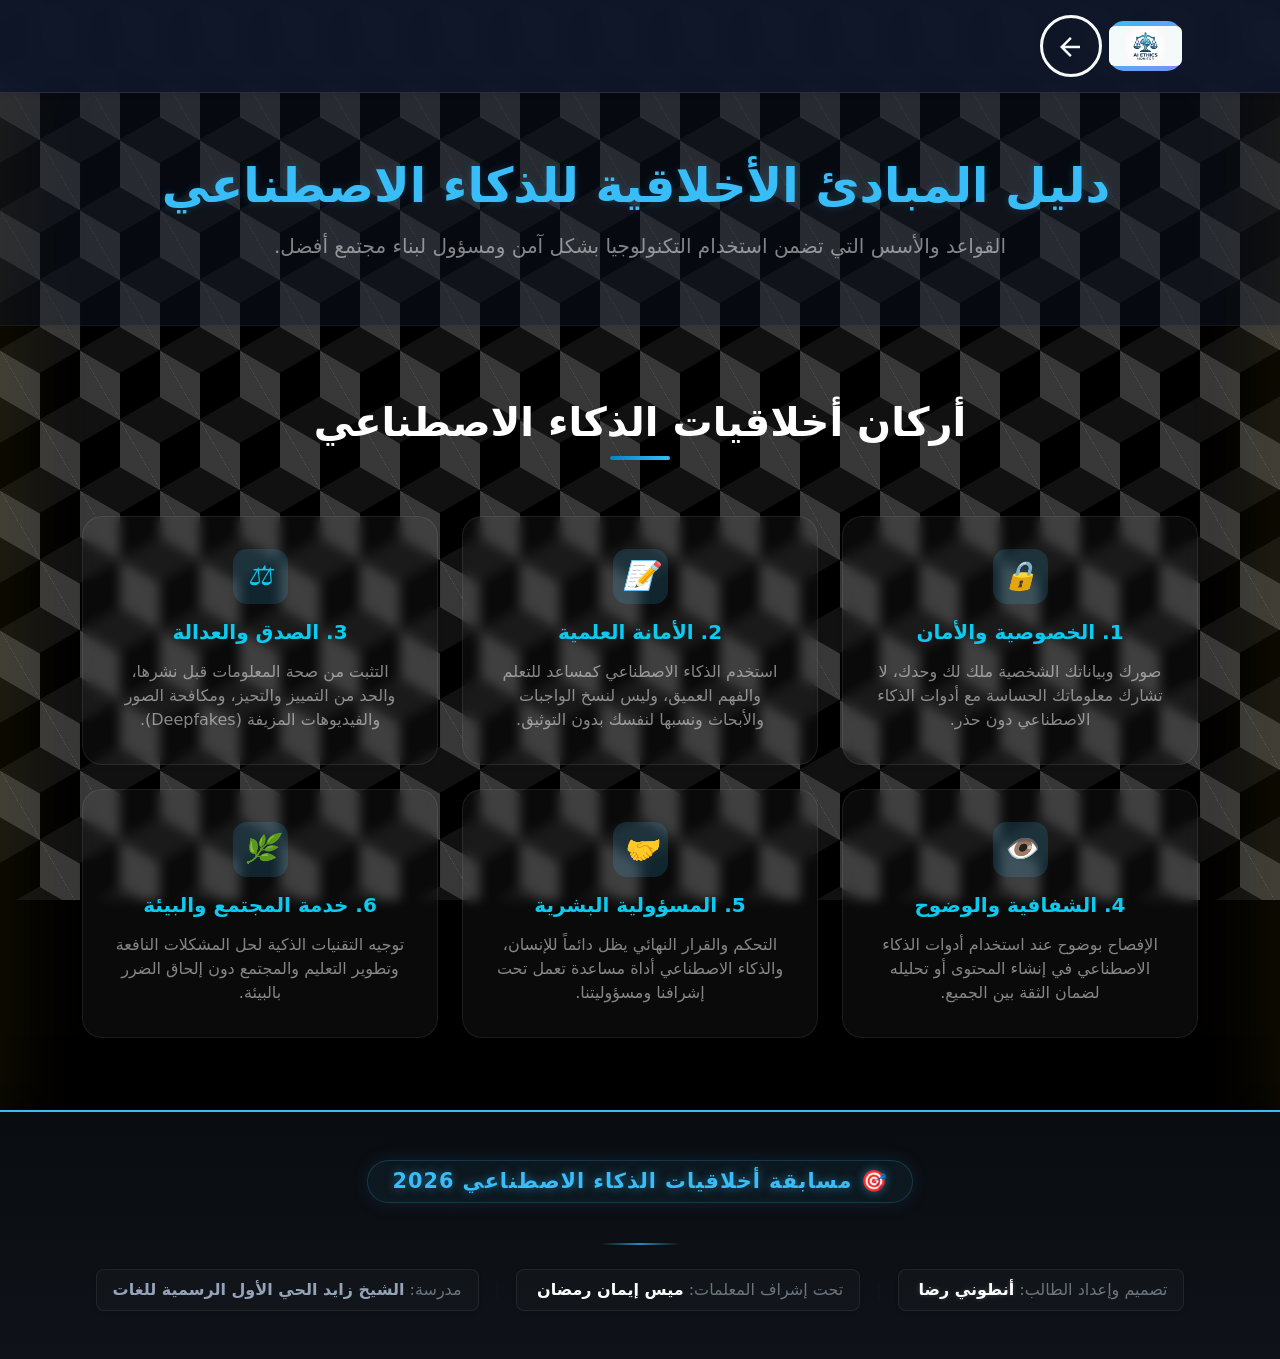
==== principles.html @ 088524da "Add files via upload" ====
<!DOCTYPE html>
<html lang="ar" dir="rtl">
<head>
    <meta charset="UTF-8">
    <meta name="viewport" content="width=device-width, initial-scale=1.0">
    <title>مسابقة أخلاقيات الذكاء الاصطناعي - ذكاء بأخلاق</title>
    <!-- Bootstrap CSS -->
    <link rel="stylesheet" href="css/bootstrap.min.css">
    <!-- Font Awesome لإظهار الأيقونات -->
    <link rel="stylesheet" href="https://cloudflare.com">
    <!-- Custom Style الملف الخارجي -->
    <link rel="stylesheet" href="style.css">
    <style>
        /* 1. إعدادات الخطوط والخلفية الهندسية الأساسية */
body {
    font-family: 'Cairo', system-ui, -apple-system, sans-serif;
    color: #f8fafc; /* لون الخط الأساسي فاتح ليناسب المظهر الداكن */
    overflow-x: hidden;
    width: 100%;
    min-height: 100vh;
    
    /* كود الخلفية الهندسية الخاص بك بعد دمج لون الخلفية السوداء مباشرة */
    background: 
      linear-gradient(30deg, #111111 12%, transparent 12.5%, transparent 87%, #111111 87.5%, #111111),
      linear-gradient(150deg, #111111 12%, transparent 12.5%, transparent 87%, #111111 87.5%, #111111),
      linear-gradient(30deg, #111111 12%, transparent 12.5%, transparent 87%, #111111 87.5%, #111111),
      linear-gradient(150deg, #111111 12%, transparent 12.5%, transparent 87%, #111111 87.5%, #111111),
      linear-gradient(60deg, #77777777 25%, transparent 25.5%, transparent 75%, #77777777 75%, #77777777),
      linear-gradient(60deg, #77777777 25%, transparent 25.5%, transparent 75%, #77777777 75%, #77777777),
      #000000;
      
    background-position: 0 0, 0 0, 40px 70px, 40px 70px, 0 0, 40px 70px;
    background-size: 80px 140px;
    background-attachment: fixed; /* تثبيت النقوش أثناء التمرير لعمق احترافي */
    box-shadow: inset 0 0 100px rgba(255, 215, 0, 0.1);
}

/* 2. تأثير الكروت الزجاجية الشفافة (Glassmorphism) */
.custom-card {
    background: rgba(255, 255, 255, 0.04) !important;
    border: 1px solid rgba(255, 255, 255, 0.08) !important;
    backdrop-filter: blur(6px);
    -webkit-backdrop-filter: blur(6px);
    color: #ffffff !important;
}

/* حركة الكروت عند مرور الماوس عليها */
.card-hover {
    transition: transform 0.3s ease, box-shadow 0.3s ease;
}

.card-hover:hover {
    transform: translateY(-6px);
    box-shadow: 0 12px 24px rgba(56, 189, 248, 0.25) !important; /* توهج أزرق نيون متناسق مع الفوتر */
}

/* صندوق الأيقونة داخل الكارت */
.icon-box {
    width: 55px;
    height: 55px;
    border-radius: 14px;
    background-color: rgba(56, 189, 248, 0.15);
    display: flex;
    align-items: center;
    justify-content: center;
}

/* 3. تنسيقات زر العودة للرئيسية المتطور الخاص بك */
.styled-wrapper .button {
    display: block;
    position: relative;
    width: 76px;
    height: 76px;
    margin: 0;
    overflow: hidden;
    outline: none;
    background-color: transparent;
    cursor: pointer;
    border: 0;
}

.styled-wrapper .button:before {
    content: "";
    position: absolute;
    border-radius: 50%;
    inset: 7px;
    border: 3px solid #f8fafc;
    transition: opacity 0.4s cubic-bezier(0.77, 0, 0.175, 1) 80ms, transform 0.5s cubic-bezier(0.455, 0.03, 0.515, 0.955) 80ms;
}

.styled-wrapper .button:after {
    content: "";
    position: absolute;
    border-radius: 50%;
    inset: 7px;
    border: 4px solid #38bdf8;
    transform: scale(1.3);
    transition: opacity 0.4s cubic-bezier(0.165, 0.84, 0.44, 1), transform 0.5s cubic-bezier(0.25, 0.46, 0.45, 0.94);
    opacity: 0;
}

.styled-wrapper .button:hover:before,
.styled-wrapper .button:focus:before {
    opacity: 0;
    transform: scale(0.7);
}

.styled-wrapper .button:hover:after,
.styled-wrapper .button:focus:after {
    opacity: 1;
    transform: scale(1);
    transition: opacity 0.4s cubic-bezier(0.77, 0, 0.175, 1) 80ms, transform 0.5s cubic-bezier(0.455, 0.03, 0.515, 0.955) 80ms;
}

.styled-wrapper .button-box {
    display: flex;
    position: absolute;
    top: 0;
    left: 0;
}

.styled-wrapper .button-elem {
    display: block;
    width: 30px;
    height: 30px;
    margin: 24px 18px 0 22px;
    transform: rotate(360deg);
}

.styled-wrapper .button-elem svg {
    fill: #f8fafc !important; /* لون السهم أبيض */
}

.styled-wrapper .button:hover .button-box,
.styled-wrapper .button:focus .button-box {
    transition: 0.4s;
    transform: translateX(-69px);
}

/* 4. تأثير الكتاب التفاعلي ثلاثي الأبعاد (.book) الخاص بك */
.book {
    position: relative;
    border-radius: 10px;
    width: 220px;
    height: 300px;
    background-color: #1e293b;
    box-shadow: 1px 1px 12px #000;
    transform: preserve-3d;
    perspective: 2000px;
    display: flex;
    align-items: center;
    justify-content: center;
    color: #fff;
}

.cover {
    top: 0;
    position: absolute;
    background-color: #334155;
    width: 100%;
    height: 100%;
    border-radius: 10px;
    cursor: pointer;
    transition: all 0.5s;
    transform-origin: 0;
    box-shadow: 1px 1px 12px #000;
    display: flex;
    align-items: center;
    justify-content: center;
}

.book:hover .cover {
    transform: rotatey(-80deg);
}

    </style>
</head>
<body>

    <!-- Navbar -->
    <nav class="navbar navbar-expand-lg navbar-dark bg-dark shadow-sm sticky-top">
        <div class="container text-right">
            <a class="navbar-brand fw-bold d-flex align-items-center gap-2" href="#">
                <img src="img/1dabd346-ee70-464e-b8fa-806f057bb779.jpeg" alt="شعار ذكاء بأخلاق" height="40" class="d-inline-block align-text-top rounded">
            </a>
            
            <!-- زر العودة المطور تفاعلياً -->
            <a class="styled-wrapper ms-auto" href="index.html" title="العودة للرئيسية">
                <button class="button">
                    <div class="button-box">
                        <span class="button-elem">
                            <svg viewBox="0 0 24 24" xmlns="http://w3.org" class="arrow-icon"><path d="M20 11H7.83l5.59-5.59L12 4l-8 8 8 8 1.41-1.41L7.83 13H20v-2z"></path></svg>
                        </span>
                        <span class="button-elem">
                            <svg viewBox="0 0 24 24" xmlns="http://w3.org" class="arrow-icon"><path d="M20 11H7.83l5.59-5.59L12 4l-8 8 8 8 1.41-1.41L7.83 13H20v-2z"></path></svg>
                        </span>
                    </div>
                </button>
            </a>
        </div>
    </nav>

    <!-- Header -->
    <header class="text-white text-center py-5 shadow-sm" style="background: rgba(15, 23, 42, 0.4); border-bottom: 1px solid rgba(255,255,255,0.05);">
        <div class="container py-3">
            <h1 class="display-5 fw-bold mb-3" style="color: #38bdf8; text-shadow: 0 0 10px rgba(56, 189, 248, 0.2);">
                <i class="fa-solid fa-compass me-2"></i>دليل المبادئ الأخلاقية للذكاء الاصطناعي
            </h1>
            <p class="lead mb-0 text-white-50">
                القواعد والأسس التي تضمن استخدام التكنولوجيا بشكل آمن ومسؤول لبناء مجتمع أفضل.
            </p>
        </div>
    </header>

    <!-- Main Content -->
<!-- قسم الكروت (Cards Section) مع لوجهات وأيقونات بداخل المربعات الزرقاء الشفافة -->
<section id="principles" class="py-5 bg-transparent">
    <div class="container py-4">
        <div class="text-center mb-5">
            <h2 class="fw-bold display-6 text-white">أركان أخلاقيات الذكاء الاصطناعي</h2>
        </div>
        <div class="row g-4">
            
            <!-- الكارت الأول: الخصوصية والأمان -->
            <div class="col-12 col-md-6 col-lg-4">
                <div class="card h-100 shadow-sm border-0 rounded-4 p-3 card-hover custom-card">
                    <div class="card-body text-center">
                        <!-- المربع الأزرق الشفاف وبداخله لوجو الدرع لحماية البيانات -->
                        <div class="icon-box text-info fs-3 mb-3 mx-auto">
                            <i class="fa-solid fa-user-shield">🔒</i>
                        </div>
                        <h5 class="card-title fw-bold mb-3 text-info">1. الخصوصية والأمان</h5>
                        <p class="card-text text-white-50 fs-6">
                            صورك وبياناتك الشخصية ملك لك وحدك، لا تشارك معلوماتك الحساسة مع أدوات الذكاء الاصطناعي دون حذر.
                        </p>
                    </div>
                </div>
            </div>
            
            <!-- الكارت الثاني: الأمانة العلمية -->
            <div class="col-12 col-md-6 col-lg-4">
                <div class="card h-100 shadow-sm border-0 rounded-4 p-3 card-hover custom-card">
                    <div class="card-body text-center">
                        <!-- المربع الأزرق الشفاف وبداخله لوجو قبعة التخرج والأمانة -->
                        <div class="icon-box text-info fs-3 mb-3 mx-auto">
                            <i class="fa-solid fa-graduation-cap">📝</i>
                        </div>
                        <h5 class="card-title fw-bold mb-3 text-info">2. الأمانة العلمية</h5>
                        <p class="card-text text-white-50 fs-6">
                            استخدم الذكاء الاصطناعي كمساعد للتعلم والفهم العميق، وليس لنسخ الواجبات والأبحاث ونسبها لنفسك بدون التوثيق.
                        </p>
                    </div>
                </div>
            </div>
            
            <!-- الكارت الثالث: الصدق والعدالة -->
            <div class="col-12 col-md-6 col-lg-4">
                <div class="card h-100 shadow-sm border-0 rounded-4 p-3 card-hover custom-card">
                    <div class="card-body text-center">
                        <!-- المربع الأزرق الشفاف وبداخله لوجو الميزان للعدالة والصدق -->
                        <div class="icon-box text-info fs-3 mb-3 mx-auto">
                            <i class="fa-solid fa-scale-balanced">⚖️</i>
                        </div>
                        <h5 class="card-title fw-bold mb-3 text-info">3. الصدق والعدالة</h5>
                        <p class="card-text text-white-50 fs-6">
                            التثبت من صحة المعلومات قبل نشرها، والحد من التمييز والتحيز، ومكافحة الصور والفيديوهات المزيفة (Deepfakes).
                        </p>
                    </div>
                </div>
            </div>
            
            <!-- الكارت الرابع: الشفافية والوضوح -->
            <div class="col-12 col-md-6 col-lg-4">
                <div class="card h-100 shadow-sm border-0 rounded-4 p-3 card-hover custom-card">
                    <div class="card-body text-center">
                        <!-- المربع الأزرق الشفاف وبداخله لوجو العين للوضوح والشفافية -->
                        <div class="icon-box text-info fs-3 mb-3 mx-auto">
                            <i class="fa-solid fa-eye">👁️</i>
                        </div>
                        <h5 class="card-title fw-bold mb-3 text-info">4. الشفافية والوضوح</h5>
                        <p class="card-text text-white-50 fs-6">
                            الإفصاح بوضوح عند استخدام أدوات الذكاء الاصطناعي في إنشاء المحتوى أو تحليله لضمان الثقة بين الجميع.
                        </p>
                    </div>
                </div>
            </div>
            
            <!-- الكارت الخامس: المسؤولية البشرية -->
            <div class="col-12 col-md-6 col-lg-4">
                <div class="card h-100 shadow-sm border-0 rounded-4 p-3 card-hover custom-card">
                    <div class="card-body text-center">
                        <!-- المربع الأزرق الشفاف وبداخله لوجو المصافحة والتحكم البشري -->
                        <div class="icon-box text-info fs-3 mb-3 mx-auto">
                            <i class="fa-solid fa-handshake">🤝</i>
                        </div>
                        <h5 class="card-title fw-bold mb-3 text-info">5. المسؤولية البشرية</h5>
                        <p class="card-text text-white-50 fs-6">
                            التحكم والقرار النهائي يظل دائماً للإنسان، والذكاء الاصطناعي أداة مساعدة تعمل تحت إشرافنا ومسؤوليتنا.
                        </p>
                    </div>
                </div>
            </div>

            <!-- الكارت السادس: خدمة المجتمع والبيئة -->
            <div class="col-12 col-md-6 col-lg-4">
                <div class="card h-100 shadow-sm border-0 rounded-4 p-3 card-hover custom-card">
                    <div class="card-body text-center">
                        <!-- المربع الأزرق الشفاف وبداخله لوجو الورقة الخضراء لحماية البيئة والمجتمع -->
                        <div class="icon-box text-info fs-3 mb-3 mx-auto">
                            <i class="fa-solid fa-leaf">🌿</i>
                        </div>
                        <h5 class="card-title fw-bold mb-3 text-info">6. خدمة المجتمع والبيئة</h5>
                        <p class="card-text text-white-50 fs-6">
                            توجيه التقنيات الذكية لحل المشكلات النافعة وتطوير التعليم والمجتمع دون إلحاق الضرر بالبيئة.
                        </p>
                    </div>
                </div>
            </div>

        </div>
    </div>
</section>


    <!-- Footer -->
    <footer class="text-white text-center py-5 mt-auto" style="position: relative; z-index: 10; background: linear-gradient(180deg, #090c10 0%, #0f1319 100%); border-top: 2px solid #38bdf8; box-shadow: 0 -15px 40px rgba(0, 0, 0, 0.5); backdrop-filter: blur(10px);">
        <div class="container">
            <div class="mb-4 d-inline-block px-4 py-2 rounded-pill" style="background: rgba(56, 189, 248, 0.06); border: 1px solid rgba(56, 189, 248, 0.2); box-shadow: 0 0 20px rgba(56, 189, 248, 0.1);">
                <h5 class="mb-0 fw-bold text-uppercase tracking-wide" style="color: #38bdf8; text-shadow: 0 0 10px rgba(56, 189, 248, 0.5); font-size: 1.3rem; letter-spacing: 1px;">
                    🎯 مسابقة أخلاقيات الذكاء الاصطناعي 2026
                </h5>
            </div>
            <div class="mx-auto my-3" style="width: 80px; height: 2px; background: linear-gradient(90deg, transparent, #38bdf8, transparent); opacity: 0.7;"></div>
            <div class="d-flex flex-wrap justify-content-center align-items-center gap-3 mt-4">
                <div class="px-3 py-2 rounded-3 shadow-sm text-secondary fs-6" style="background: rgba(255, 255, 255, 0.02); border: 1px solid rgba(255, 255, 255, 0.07);">
                    تصميم وإعداد الطالب: <strong class="text-white ms-1 fw-bold" style="text-shadow: 0 0 5px rgba(255,255,255,0.2);">أنطوني رضا</strong>
                </div>
                <span class="d-none d-md-inline text-muted opacity-25">|</span>
                <div class="px-3 py-2 rounded-3 shadow-sm text-secondary fs-6" style="background: rgba(255, 255, 255, 0.02); border: 1px solid rgba(255, 255, 255, 0.07);">
                    تحت إشراف المعلمات: <strong class="text-white ms-1 fw-bold">ميس إيمان رمضان</strong>
                </div>
                <span class="d-none d-md-inline text-muted opacity-25">|</span>
                <div class="px-3 py-2 rounded-3 shadow-sm text-secondary fs-6" style="background: rgba(255, 255, 255, 0.02); border: 1px solid rgba(255, 255, 255, 0.07);">
                    مدرسة: <span class="fw-semibold" style="color: #94a3b8;">الشيخ زايد الحي الأول الرسمية للغات</span>
                </div>
            </div>
        </div>
    </footer>

    <!-- JS Bundle -->
    <script src="js/bootstrap.bundle.min.js"></script>
</body>
</html>
---- style.css ----
body {
    font-family: 'Cairo', system-ui, -apple-system, sans-serif;
    background-color: #f8fafc;
    color: #1e293b;
    overflow-x: hidden;
      width: 100%;
  height: 100%;
  background: linear-gradient(
      30deg,
      #111111 12%,
      transparent 12.5%,
      transparent 87%,
      #111111 87.5%,
      #111111
    ),
    linear-gradient(
      150deg,
      #111111 12%,
      transparent 12.5%,
      transparent 87%,
      #111111 87.5%,
      #111111
    ),
    linear-gradient(
      30deg,
      #111111 12%,
      transparent 12.5%,
      transparent 87%,
      #111111 87.5%,
      #111111
    ),
    linear-gradient(
      150deg,
      #111111 12%,
      transparent 12.5%,
      transparent 87%,
      #111111 87.5%,
      #111111
    ),
    linear-gradient(
      60deg,
      #77777777 25%,
      transparent 25.5%,
      transparent 75%,
      #77777777 75%,
      #77777777
    ),
    linear-gradient(
      60deg,
      #77777777 25%,
      transparent 25.5%,
      transparent 75%,
      #77777777 75%,
      #77777777
    );
  background-position:
    0 0,
    0 0,
    40px 70px,
    40px 70px,
    0 0,
    40px 70px;
  background-color: #000000;
  background-size: 80px 140px;
  box-shadow: inset 0 0 100px rgba(255, 215, 0, 0.1);
}


/* شريط التنقل الزجاجي */
.navbar {
    background-color: rgba(15, 23, 42, 0.95) !important;
    backdrop-filter: blur(12px);
    border-bottom: 1px solid rgba(255, 255, 255, 0.1);
}

.navbar-brand {
    font-size: 1.35rem;
    background: linear-gradient(135deg, #38bdf8, #818cf8);
    -background-clip: text;
    -text-fill-color: transparent;
    border-radius: 15px;
}

.nav-link {
    font-weight: 600;
    transition: all 0.3s ease;
}

.nav-link:hover, .nav-link.active {
    color: #38bdf8 !important;
    transform: translateY(-2px);
}

/* الهيدر الرئيسي مع خلفية مضاءة */
#home {
    background: linear-gradient(135deg, #0f172a 0%, #1e1b4b 50%, #0f172a 100%) !important;
    position: relative;
    overflow: hidden;
    border-bottom: 3px solid #0284c7;
}

#home::before {
    content: '';
    position: absolute;
    top: 50%;
    left: 50%;
    transform: translate(-50%, -50%);
    width: 350px;
    height: 350px;
    background: radial-gradient(circle, rgba(56, 189, 248, 0.15) 0%, transparent 70%);
    pointer-events: none;
}

/* زر استكشف المبادئ الجذاب (shadow__btn) */
.shadow__btn {
    display: inline-block;
    padding: 14px 38px;
    border: none;
    font-size: 1.1rem;
    color: #ffffff !important;
    border-radius: 50px;
    font-weight: 700;
    text-decoration: none;
    transition: all 0.35s ease;
    box-shadow: 0 10px 25px rgba(2, 132, 199, 0.4);
    background: linear-gradient(135deg, #0284c7 0%, #2563eb 100%);
}

.shadow__btn:hover {
    transform: translateY(-4px) scale(1.03);
    box-shadow: 0 15px 35px rgba(2, 132, 199, 0.6);
    background: linear-gradient(135deg, #0369a1 0%, #1d4ed8 100%);
}

/* عناوين الأقسام */
section h2 {
    position: relative;
    display: inline-block;
}

section h2::after {
    content: '';
    display: block;
    width: 60px;
    height: 4px;
    background: linear-gradient(90deg, #0284c7, #38bdf8);
    border-radius: 2px;
    margin: 10px auto 0;
}

/* كروت المبادئ الأخلاقية */
.card {
    border-radius: 20px !important;
    transition: all 0.35s cubic-bezier(0.175, 0.885, 0.32, 1.275);
    background: #ffffff;
    border: 1px solid #e2e8f0 !important;
}

.card:hover {
    transform: translateY(-8px);
    box-shadow: 0 20px 30px rgba(2, 132, 199, 0.12) !important;
    border-color: #38bdf8 !important;
}

/* جدول مقارنة السلوكيات */
.table-responsive {
    border-radius: 18px;
    overflow: hidden;
    box-shadow: 0 10px 30px rgba(0, 0, 0, 0.05);
}

.table thead {
    background: linear-gradient(135deg, #0f172a, #1e293b) !important;
}

.table tbody tr {
    transition: all 0.2s ease;
}

.table tbody tr:hover {
    background-color: rgba(56, 189, 248, 0.06) !important;
}

/* الأسئلة الشائعة (Accordion) */
.accordion-item {
    border: 1px solid #e2e8f0 !important;
    border-radius: 16px !important;
    overflow: hidden;
    transition: all 0.3s ease;
}

.accordion-item:hover {
    border-color: #38bdf8 !important;
    box-shadow: 0 8px 20px rgba(56, 189, 248, 0.08) !important;
}

.accordion-button {
    font-size: 1.05rem;
    padding: 1.2rem 1.5rem;
    background-color: #ffffff;
    color: #0f172a;
}

.accordion-button:not(.collapsed) {
    background: linear-gradient(135deg, #f0f9ff, #e0f2fe) !important;
    color: #0284c7 !important;
    box-shadow: none;
}

.accordion-body {
    padding: 1.2rem 1.5rem;
    line-height: 1.8;
    color: #475569;
}
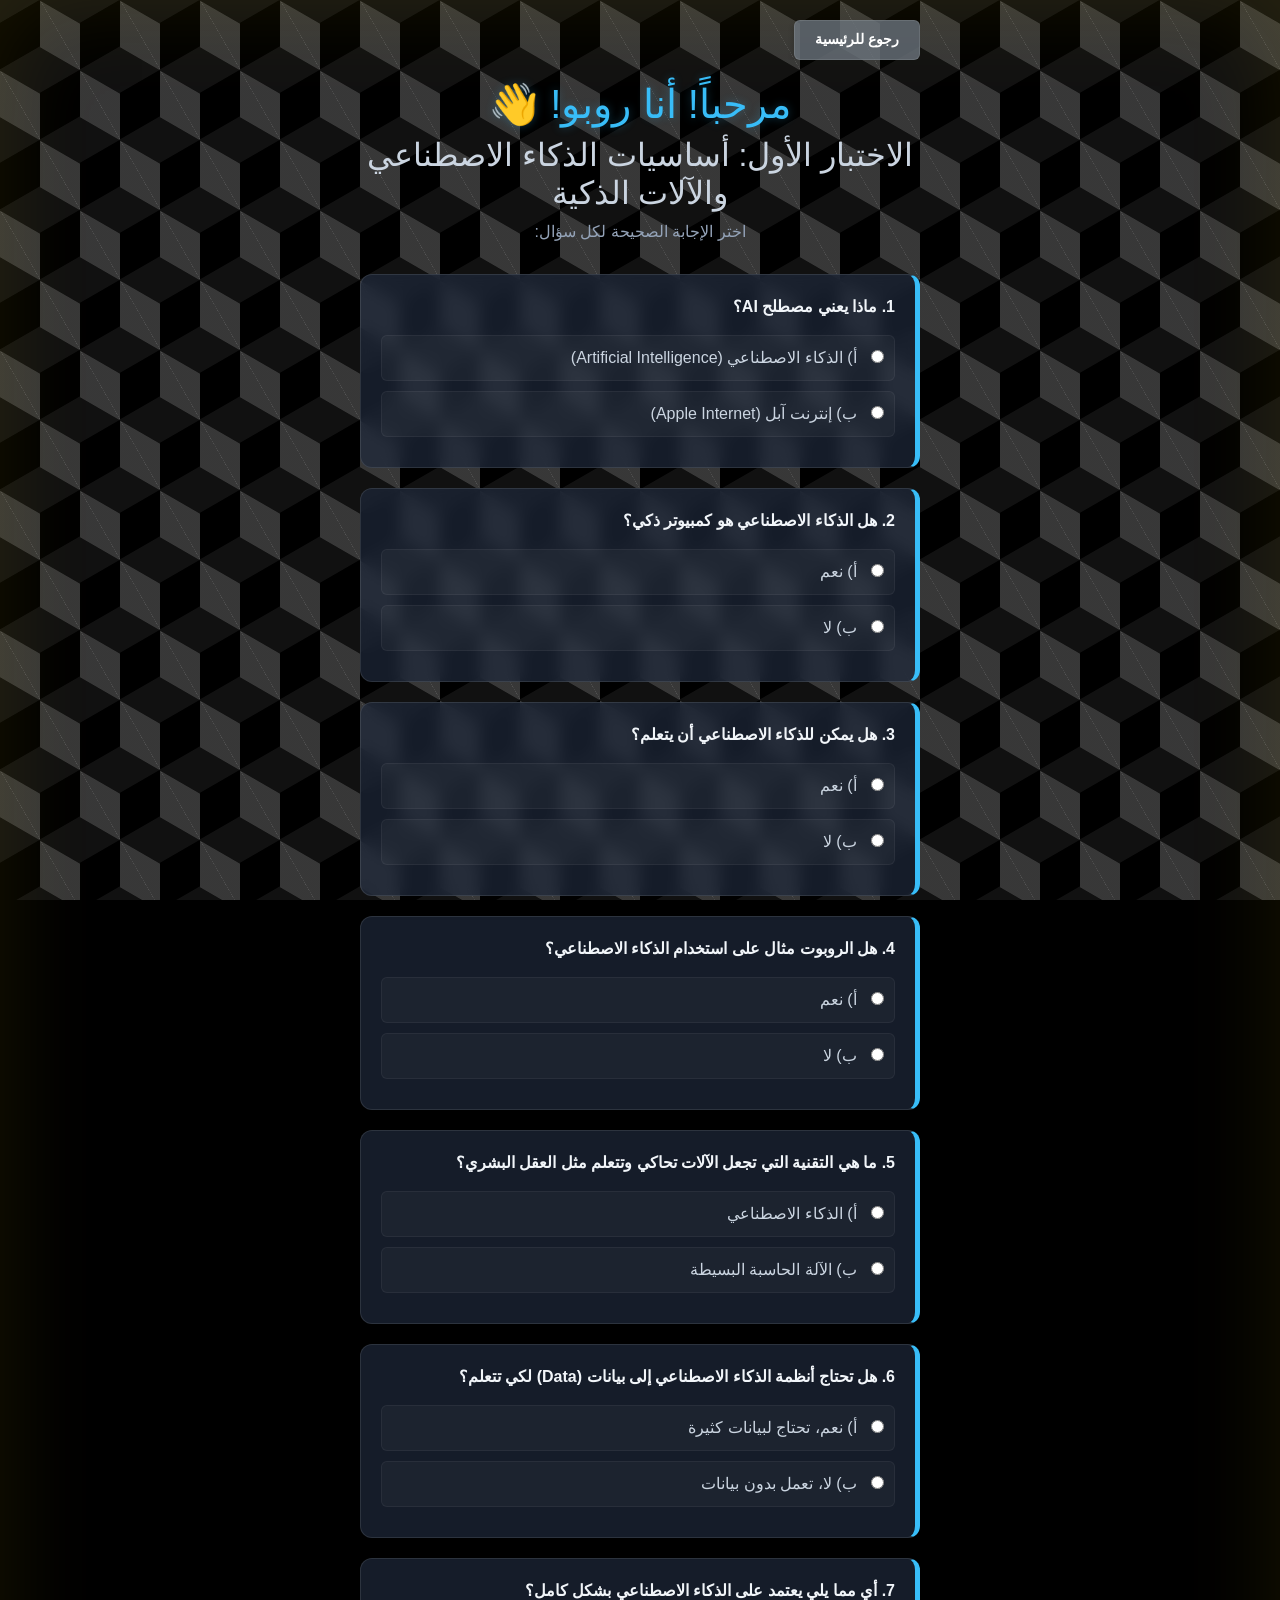
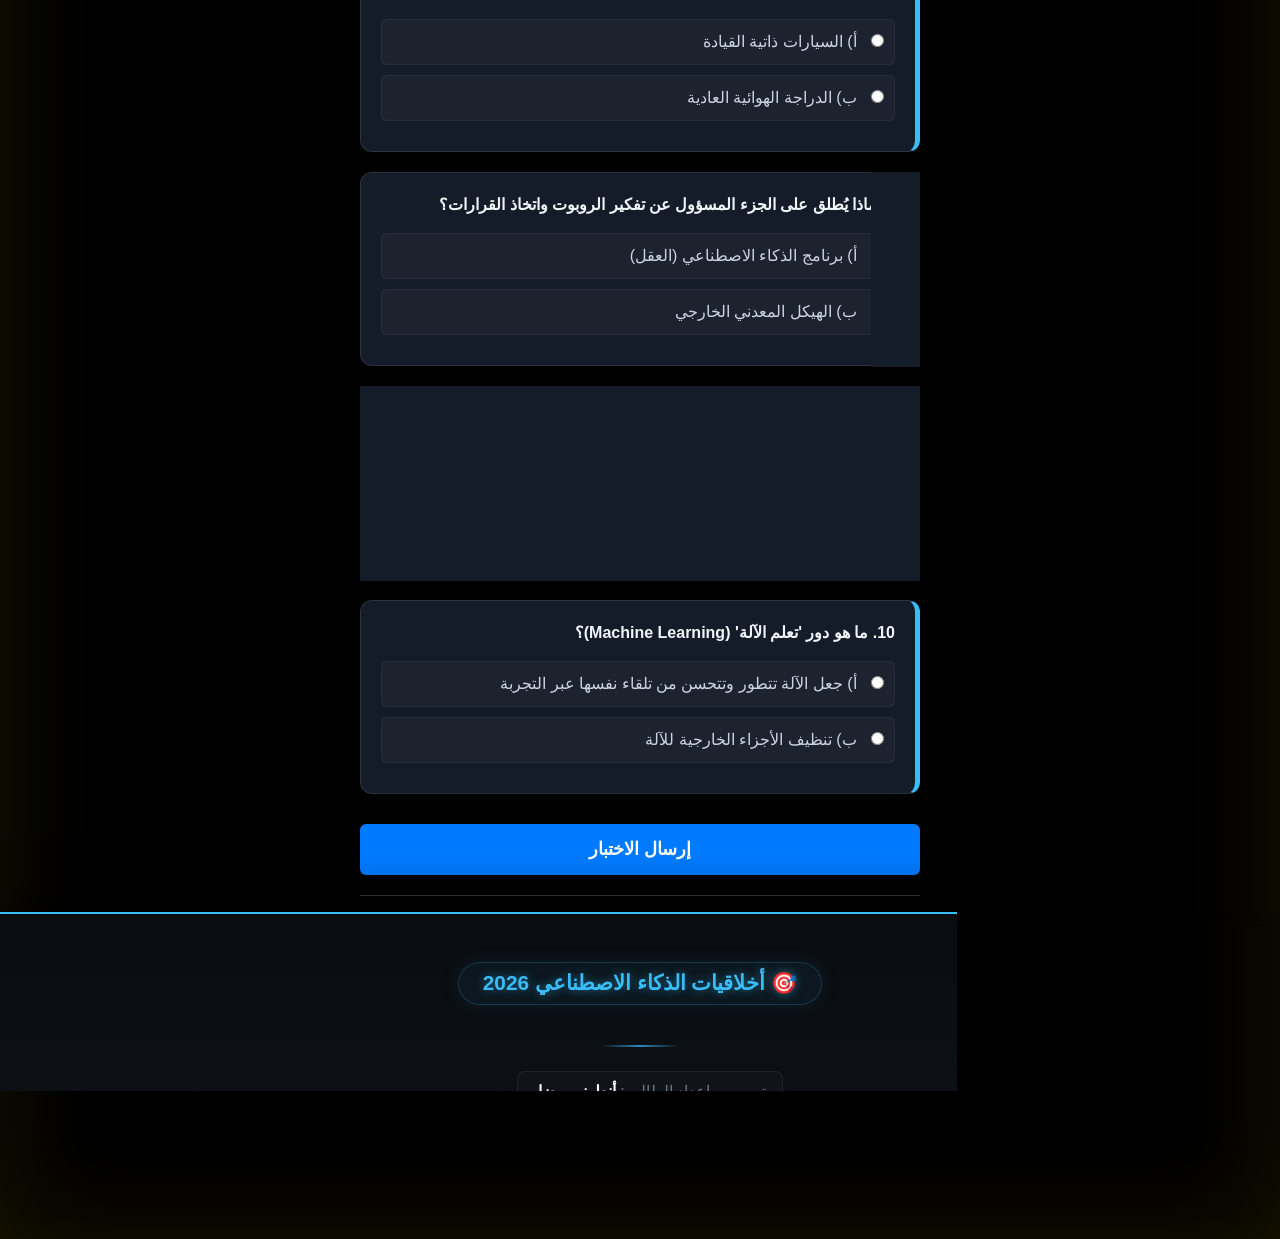
==== commit 57be6987: "Add files via upload" ====
--- a/principles.html
+++ b/principles.html
@@ -7,347 +7,267 @@
     <!-- Bootstrap CSS -->
     <link rel="stylesheet" href="css/bootstrap.min.css">
     <!-- Font Awesome لإظهار الأيقونات -->
-    <link rel="stylesheet" href="https://cloudflare.com">
+    <link rel="stylesheet" href="https://cdnjs.cloudflare.com/ajax/libs/font-awesome/6.5.1/css/all.min.css">
     <!-- Custom Style الملف الخارجي -->
     <link rel="stylesheet" href="style.css">
+
+    <link rel="icon" type="image/jpeg" href="img/1dabd346-ee70-464e-b8fa-806f057bb779.jpeg">
+
+    <!-- Open Graph Meta Tags لمشاركة اللينك -->
+    <meta property="og:type" content="website">
+    <meta property="og:title" content="مسابقة أخلاقيات الذكاء الاصطناعي - ذكاء بأخلاق">
+    <meta property="og:description" content="دليل المبادئ الأخلاقية للذكاء الاصطناعي - القواعد والأسس لضمان استخدام التكنولوجيا بشكل آمن ومسؤول.">
+    <meta property="og:image" content="https://YOUR-DOMAIN.netlify.app/img/1dabd346-ee70-464e-b8fa-806f057bb779.jpeg">
+
     <style>
-        /* 1. إعدادات الخطوط والخلفية الهندسية الأساسية */
-body {
-    font-family: 'Cairo', system-ui, -apple-system, sans-serif;
-    color: #f8fafc; /* لون الخط الأساسي فاتح ليناسب المظهر الداكن */
-    overflow-x: hidden;
-    width: 100%;
-    min-height: 100vh;
-    
-    /* كود الخلفية الهندسية الخاص بك بعد دمج لون الخلفية السوداء مباشرة */
-    background: 
-      linear-gradient(30deg, #111111 12%, transparent 12.5%, transparent 87%, #111111 87.5%, #111111),
-      linear-gradient(150deg, #111111 12%, transparent 12.5%, transparent 87%, #111111 87.5%, #111111),
-      linear-gradient(30deg, #111111 12%, transparent 12.5%, transparent 87%, #111111 87.5%, #111111),
-      linear-gradient(150deg, #111111 12%, transparent 12.5%, transparent 87%, #111111 87.5%, #111111),
-      linear-gradient(60deg, #77777777 25%, transparent 25.5%, transparent 75%, #77777777 75%, #77777777),
-      linear-gradient(60deg, #77777777 25%, transparent 25.5%, transparent 75%, #77777777 75%, #77777777),
-      #000000;
-      
-    background-position: 0 0, 0 0, 40px 70px, 40px 70px, 0 0, 40px 70px;
-    background-size: 80px 140px;
-    background-attachment: fixed; /* تثبيت النقوش أثناء التمرير لعمق احترافي */
-    box-shadow: inset 0 0 100px rgba(255, 215, 0, 0.1);
-}
-
-/* 2. تأثير الكروت الزجاجية الشفافة (Glassmorphism) */
-.custom-card {
-    background: rgba(255, 255, 255, 0.04) !important;
-    border: 1px solid rgba(255, 255, 255, 0.08) !important;
-    backdrop-filter: blur(6px);
-    -webkit-backdrop-filter: blur(6px);
-    color: #ffffff !important;
-}
-
-/* حركة الكروت عند مرور الماوس عليها */
-.card-hover {
-    transition: transform 0.3s ease, box-shadow 0.3s ease;
-}
-
-.card-hover:hover {
-    transform: translateY(-6px);
-    box-shadow: 0 12px 24px rgba(56, 189, 248, 0.25) !important; /* توهج أزرق نيون متناسق مع الفوتر */
-}
-
-/* صندوق الأيقونة داخل الكارت */
-.icon-box {
-    width: 55px;
-    height: 55px;
-    border-radius: 14px;
-    background-color: rgba(56, 189, 248, 0.15);
-    display: flex;
-    align-items: center;
-    justify-content: center;
-}
-
-/* 3. تنسيقات زر العودة للرئيسية المتطور الخاص بك */
-.styled-wrapper .button {
-    display: block;
-    position: relative;
-    width: 76px;
-    height: 76px;
-    margin: 0;
-    overflow: hidden;
-    outline: none;
-    background-color: transparent;
-    cursor: pointer;
-    border: 0;
-}
-
-.styled-wrapper .button:before {
-    content: "";
-    position: absolute;
-    border-radius: 50%;
-    inset: 7px;
-    border: 3px solid #f8fafc;
-    transition: opacity 0.4s cubic-bezier(0.77, 0, 0.175, 1) 80ms, transform 0.5s cubic-bezier(0.455, 0.03, 0.515, 0.955) 80ms;
-}
-
-.styled-wrapper .button:after {
-    content: "";
-    position: absolute;
-    border-radius: 50%;
-    inset: 7px;
-    border: 4px solid #38bdf8;
-    transform: scale(1.3);
-    transition: opacity 0.4s cubic-bezier(0.165, 0.84, 0.44, 1), transform 0.5s cubic-bezier(0.25, 0.46, 0.45, 0.94);
-    opacity: 0;
-}
-
-.styled-wrapper .button:hover:before,
-.styled-wrapper .button:focus:before {
-    opacity: 0;
-    transform: scale(0.7);
-}
-
-.styled-wrapper .button:hover:after,
-.styled-wrapper .button:focus:after {
-    opacity: 1;
-    transform: scale(1);
-    transition: opacity 0.4s cubic-bezier(0.77, 0, 0.175, 1) 80ms, transform 0.5s cubic-bezier(0.455, 0.03, 0.515, 0.955) 80ms;
-}
-
-.styled-wrapper .button-box {
-    display: flex;
-    position: absolute;
-    top: 0;
-    left: 0;
-}
-
-.styled-wrapper .button-elem {
-    display: block;
-    width: 30px;
-    height: 30px;
-    margin: 24px 18px 0 22px;
-    transform: rotate(360deg);
-}
-
-.styled-wrapper .button-elem svg {
-    fill: #f8fafc !important; /* لون السهم أبيض */
-}
-
-.styled-wrapper .button:hover .button-box,
-.styled-wrapper .button:focus .button-box {
-    transition: 0.4s;
-    transform: translateX(-69px);
-}
-
-/* 4. تأثير الكتاب التفاعلي ثلاثي الأبعاد (.book) الخاص بك */
-.book {
-    position: relative;
-    border-radius: 10px;
-    width: 220px;
-    height: 300px;
-    background-color: #1e293b;
-    box-shadow: 1px 1px 12px #000;
-    transform: preserve-3d;
-    perspective: 2000px;
-    display: flex;
-    align-items: center;
-    justify-content: center;
-    color: #fff;
-}
-
-.cover {
-    top: 0;
-    position: absolute;
-    background-color: #334155;
-    width: 100%;
-    height: 100%;
-    border-radius: 10px;
-    cursor: pointer;
-    transition: all 0.5s;
-    transform-origin: 0;
-    box-shadow: 1px 1px 12px #000;
-    display: flex;
-    align-items: center;
-    justify-content: center;
-}
-
-.book:hover .cover {
-    transform: rotatey(-80deg);
-}
-
+        body {
+            font-family: 'Segoe UI', Tahoma, Geneva, Verdana, sans-serif;
+            color: #f8fafc;
+            overflow-x: hidden;
+            width: 100%;
+            min-height: 100vh;
+            margin: 0;
+            padding: 20px 0;
+            box-sizing: border-box;
+            /* كود الخلفية الهندسية المميزة الخاص بك */
+            background: linear-gradient(30deg, #111111 12%, transparent 12.5%, transparent 87%, #111111 87.5%, #111111),
+                        linear-gradient(150deg, #111111 12%, transparent 12.5%, transparent 87%, #111111 87.5%, #111111),
+                        linear-gradient(30deg, #111111 12%, transparent 12.5%, transparent 87%, #111111 87.5%, #111111),
+                        linear-gradient(150deg, #111111 12%, transparent 12.5%, transparent 87%, #111111 87.5%, #111111),
+                        linear-gradient(60deg, #77777777 25%, transparent 25.5%, transparent 75%, #77777777 75%, #77777777),
+                        linear-gradient(60deg, #77777777 25%, transparent 25.5%, transparent 75%, #77777777 75%, #77777777),
+                        #000000;
+            background-position: 0 0, 0 0, 40px 70px, 40px 70px, 0 0, 40px 70px;
+            background-size: 80px 140px;
+            background-attachment: fixed;
+            box-shadow: inset 0 0 100px rgba(255, 215, 0, 0.1);
+        }
+        .container {
+            max-width: 600px;
+            margin: 0 auto;
+            padding: 0 20px;
+        }
+        h1 {
+            color: #38bdf8;
+            text-align: center;
+            margin-top: 10px;
+            text-shadow: 0 0 10px rgba(56, 189, 248, 0.3);
+        }
+        h2 {
+            text-align: center;
+            color: #cbd5e1;
+        }
+        .instructions {
+            text-align: center;
+            color: #94a3b8;
+            margin-bottom: 30px;
+        }
+        /* بطاقات الأسئلة الشفافة المتوافقة مع الخلفية الداكنة */
+        .question {
+            background: rgba(30, 41, 59, 0.7);
+            backdrop-filter: blur(8px);
+            -webkit-backdrop-filter: blur(8px);
+            margin-bottom: 20px;
+            padding: 20px;
+            border-radius: 12px;
+            border: 1px solid rgba(255, 255, 255, 0.1);
+            border-right: 5px solid #38bdf8;
+            transition: all 0.3s ease;
+        }
+        .question p {
+            font-weight: bold;
+            margin-top: 0;
+            color: #f1f5f9;
+        }
+        label {
+            display: block;
+            margin: 10px 0;
+            padding: 10px;
+            border-radius: 6px;
+            cursor: pointer;
+            background-color: rgba(255, 255, 255, 0.03);
+            border: 1px solid rgba(255, 255, 255, 0.05);
+            transition: background 0.2s, border-color 0.2s;
+            color: #cbd5e1;
+        }
+        label:hover {
+            background-color: rgba(56, 189, 248, 0.1);
+            border-color: rgba(56, 189, 248, 0.3);
+        }
+        input[type="radio"] {
+            margin-left: 10px;
+            accent-color: #38bdf8;
+        }
+        .btn-container {
+            text-align: center;
+            margin-top: 30px;
+            margin-bottom: 20px;
+        }
+        .btn {
+            background: #007bff;
+            color: white;
+            padding: 12px 25px;
+            border: none;
+            cursor: pointer;
+            border-radius: 6px;
+            font-size: 1.1em;
+            font-weight: bold;
+            width: 100%;
+            transition: background 0.2s;
+            text-decoration: none;
+            display: inline-block;
+            box-shadow: 0 4px 6px rgba(0, 0, 0, 0.2);
+        }
+        .btn:hover {
+            background: #0056b3;
+        }
+        .btn-back {
+            background: rgba(108, 117, 125, 0.8);
+            width: auto;
+            padding: 8px 20px;
+            font-size: 0.9em;
+            float: right;
+            border: 1px solid rgba(255, 255, 255, 0.1);
+        }
+        .btn-back:hover {
+            background: #5a6268;
+        }
+        .nav-container {
+            overflow: hidden;
+            margin-bottom: 20px;
+        }
+        .result {
+            font-weight: bold;
+            font-size: 1.4em;
+            text-align: center;
+            margin-top: 30px;
+            padding: 15px;
+            border-radius: 8px;
+            display: none;
+        }
     </style>
 </head>
 <body>
 
-    <!-- Navbar -->
-    <nav class="navbar navbar-expand-lg navbar-dark bg-dark shadow-sm sticky-top">
-        <div class="container text-right">
-            <a class="navbar-brand fw-bold d-flex align-items-center gap-2" href="#">
-                <img src="img/1dabd346-ee70-464e-b8fa-806f057bb779.jpeg" alt="شعار ذكاء بأخلاق" height="40" class="d-inline-block align-text-top rounded">
-            </a>
-            
-            <!-- زر العودة المطور تفاعلياً -->
-            <a class="styled-wrapper ms-auto" href="index.html" title="العودة للرئيسية">
-                <button class="button">
-                    <div class="button-box">
-                        <span class="button-elem">
-                            <svg viewBox="0 0 24 24" xmlns="http://w3.org" class="arrow-icon"><path d="M20 11H7.83l5.59-5.59L12 4l-8 8 8 8 1.41-1.41L7.83 13H20v-2z"></path></svg>
-                        </span>
-                        <span class="button-elem">
-                            <svg viewBox="0 0 24 24" xmlns="http://w3.org" class="arrow-icon"><path d="M20 11H7.83l5.59-5.59L12 4l-8 8 8 8 1.41-1.41L7.83 13H20v-2z"></path></svg>
-                        </span>
-                    </div>
-                </button>
-            </a>
-        </div>
-    </nav>
-
-    <!-- Header -->
-    <header class="text-white text-center py-5 shadow-sm" style="background: rgba(15, 23, 42, 0.4); border-bottom: 1px solid rgba(255,255,255,0.05);">
-        <div class="container py-3">
-            <h1 class="display-5 fw-bold mb-3" style="color: #38bdf8; text-shadow: 0 0 10px rgba(56, 189, 248, 0.2);">
-                <i class="fa-solid fa-compass me-2"></i>دليل المبادئ الأخلاقية للذكاء الاصطناعي
-            </h1>
-            <p class="lead mb-0 text-white-50">
-                القواعد والأسس التي تضمن استخدام التكنولوجيا بشكل آمن ومسؤول لبناء مجتمع أفضل.
-            </p>
-        </div>
-    </header>
-
-    <!-- Main Content -->
-<!-- قسم الكروت (Cards Section) مع لوجهات وأيقونات بداخل المربعات الزرقاء الشفافة -->
-<section id="principles" class="py-5 bg-transparent">
-    <div class="container py-4">
-        <div class="text-center mb-5">
-            <h2 class="fw-bold display-6 text-white">أركان أخلاقيات الذكاء الاصطناعي</h2>
-        </div>
-        <div class="row g-4">
-            
-            <!-- الكارت الأول: الخصوصية والأمان -->
-            <div class="col-12 col-md-6 col-lg-4">
-                <div class="card h-100 shadow-sm border-0 rounded-4 p-3 card-hover custom-card">
-                    <div class="card-body text-center">
-                        <!-- المربع الأزرق الشفاف وبداخله لوجو الدرع لحماية البيانات -->
-                        <div class="icon-box text-info fs-3 mb-3 mx-auto">
-                            <i class="fa-solid fa-user-shield">🔒</i>
-                        </div>
-                        <h5 class="card-title fw-bold mb-3 text-info">1. الخصوصية والأمان</h5>
-                        <p class="card-text text-white-50 fs-6">
-                            صورك وبياناتك الشخصية ملك لك وحدك، لا تشارك معلوماتك الحساسة مع أدوات الذكاء الاصطناعي دون حذر.
-                        </p>
-                    </div>
-                </div>
+<div class="container">
+    <!-- حاوية زر الرجوع العلوي -->
+    <div class="nav-container">
+        <a href="index.html" class="btn btn-back">رجوع للرئيسية</a>
+    </div>
+
+    <h1>مرحباً! أنا روبو! 👋</h1>
+    <h2>الاختبار الأول: أساسيات الذكاء الاصطناعي والآلات الذكية</h2>
+    <p class="instructions">اختر الإجابة الصحيحة لكل سؤال:</p>
+
+    <!-- حاوية الأسئلة المختبرة -->
+    <div id="quiz-container"></div>
+
+    <!-- زر إرسال الإجابات للتصحيح -->
+    <div class="btn-container">
+        <button class="btn" onclick="checkAnswers()">إرسال الاختبار</button>
+    </div>
+
+    <!-- مكان عرض النتيجة -->
+    <div id="result" class="result"></div>
+    <hr>
+</div>
+    <footer class="text-white text-center py-5" style="position: relative; z-index: 10; background: linear-gradient(180deg, #090c10 0%, #0f1319 100%); border-top: 2px solid #38bdf8; box-shadow: 0 -15px 40px rgba(0, 0, 0, 0.5); backdrop-filter: blur(10px);">
+        <div class="container">
+            <div class="mb-4 d-inline-block px-4 py-2 rounded-pill" style="background: rgba(56, 189, 248, 0.06); border: 1px solid rgba(56, 189, 248, 0.2); box-shadow: 0 0 20px rgba(56, 189, 248, 0.1);">
+                <h5 class="mb-0 fw-bold text-uppercase tracking-wide" style="color: #38bdf8; text-shadow: 0 0 10px rgba(56, 189, 248, 0.5); font-size: 1.3rem;">
+                    🎯  أخلاقيات الذكاء الاصطناعي 2026
+                </h5>
             </div>
             
-            <!-- الكارت الثاني: الأمانة العلمية -->
-            <div class="col-12 col-md-6 col-lg-4">
-                <div class="card h-100 shadow-sm border-0 rounded-4 p-3 card-hover custom-card">
-                    <div class="card-body text-center">
-                        <!-- المربع الأزرق الشفاف وبداخله لوجو قبعة التخرج والأمانة -->
-                        <div class="icon-box text-info fs-3 mb-3 mx-auto">
-                            <i class="fa-solid fa-graduation-cap">📝</i>
-                        </div>
-                        <h5 class="card-title fw-bold mb-3 text-info">2. الأمانة العلمية</h5>
-                        <p class="card-text text-white-50 fs-6">
-                            استخدم الذكاء الاصطناعي كمساعد للتعلم والفهم العميق، وليس لنسخ الواجبات والأبحاث ونسبها لنفسك بدون التوثيق.
-                        </p>
-                    </div>
-                </div>
-            </div>
+            <div class="mx-auto my-3" style="width: 80px; height: 2px; background: linear-gradient(90deg, transparent, #38bdf8, transparent); opacity: 0.7;"></div>
             
-            <!-- الكارت الثالث: الصدق والعدالة -->
-            <div class="col-12 col-md-6 col-lg-4">
-                <div class="card h-100 shadow-sm border-0 rounded-4 p-3 card-hover custom-card">
-                    <div class="card-body text-center">
-                        <!-- المربع الأزرق الشفاف وبداخله لوجو الميزان للعدالة والصدق -->
-                        <div class="icon-box text-info fs-3 mb-3 mx-auto">
-                            <i class="fa-solid fa-scale-balanced">⚖️</i>
-                        </div>
-                        <h5 class="card-title fw-bold mb-3 text-info">3. الصدق والعدالة</h5>
-                        <p class="card-text text-white-50 fs-6">
-                            التثبت من صحة المعلومات قبل نشرها، والحد من التمييز والتحيز، ومكافحة الصور والفيديوهات المزيفة (Deepfakes).
-                        </p>
-                    </div>
-                </div>
-            </div>
-            
-            <!-- الكارت الرابع: الشفافية والوضوح -->
-            <div class="col-12 col-md-6 col-lg-4">
-                <div class="card h-100 shadow-sm border-0 rounded-4 p-3 card-hover custom-card">
-                    <div class="card-body text-center">
-                        <!-- المربع الأزرق الشفاف وبداخله لوجو العين للوضوح والشفافية -->
-                        <div class="icon-box text-info fs-3 mb-3 mx-auto">
-                            <i class="fa-solid fa-eye">👁️</i>
-                        </div>
-                        <h5 class="card-title fw-bold mb-3 text-info">4. الشفافية والوضوح</h5>
-                        <p class="card-text text-white-50 fs-6">
-                            الإفصاح بوضوح عند استخدام أدوات الذكاء الاصطناعي في إنشاء المحتوى أو تحليله لضمان الثقة بين الجميع.
-                        </p>
-                    </div>
-                </div>
-            </div>
-            
-            <!-- الكارت الخامس: المسؤولية البشرية -->
-            <div class="col-12 col-md-6 col-lg-4">
-                <div class="card h-100 shadow-sm border-0 rounded-4 p-3 card-hover custom-card">
-                    <div class="card-body text-center">
-                        <!-- المربع الأزرق الشفاف وبداخله لوجو المصافحة والتحكم البشري -->
-                        <div class="icon-box text-info fs-3 mb-3 mx-auto">
-                            <i class="fa-solid fa-handshake">🤝</i>
-                        </div>
-                        <h5 class="card-title fw-bold mb-3 text-info">5. المسؤولية البشرية</h5>
-                        <p class="card-text text-white-50 fs-6">
-                            التحكم والقرار النهائي يظل دائماً للإنسان، والذكاء الاصطناعي أداة مساعدة تعمل تحت إشرافنا ومسؤوليتنا.
-                        </p>
-                    </div>
-                </div>
-            </div>
-
-            <!-- الكارت السادس: خدمة المجتمع والبيئة -->
-            <div class="col-12 col-md-6 col-lg-4">
-                <div class="card h-100 shadow-sm border-0 rounded-4 p-3 card-hover custom-card">
-                    <div class="card-body text-center">
-                        <!-- المربع الأزرق الشفاف وبداخله لوجو الورقة الخضراء لحماية البيئة والمجتمع -->
-                        <div class="icon-box text-info fs-3 mb-3 mx-auto">
-                            <i class="fa-solid fa-leaf">🌿</i>
-                        </div>
-                        <h5 class="card-title fw-bold mb-3 text-info">6. خدمة المجتمع والبيئة</h5>
-                        <p class="card-text text-white-50 fs-6">
-                            توجيه التقنيات الذكية لحل المشكلات النافعة وتطوير التعليم والمجتمع دون إلحاق الضرر بالبيئة.
-                        </p>
-                    </div>
-                </div>
-            </div>
-
-        </div>
-    </div>
-</section>
-
-
-    <!-- Footer -->
-    <footer class="text-white text-center py-5 mt-auto" style="position: relative; z-index: 10; background: linear-gradient(180deg, #090c10 0%, #0f1319 100%); border-top: 2px solid #38bdf8; box-shadow: 0 -15px 40px rgba(0, 0, 0, 0.5); backdrop-filter: blur(10px);">
-        <div class="container">
-            <div class="mb-4 d-inline-block px-4 py-2 rounded-pill" style="background: rgba(56, 189, 248, 0.06); border: 1px solid rgba(56, 189, 248, 0.2); box-shadow: 0 0 20px rgba(56, 189, 248, 0.1);">
-                <h5 class="mb-0 fw-bold text-uppercase tracking-wide" style="color: #38bdf8; text-shadow: 0 0 10px rgba(56, 189, 248, 0.5); font-size: 1.3rem; letter-spacing: 1px;">
-                    🎯 مسابقة أخلاقيات الذكاء الاصطناعي 2026
-                </h5>
-            </div>
-            <div class="mx-auto my-3" style="width: 80px; height: 2px; background: linear-gradient(90deg, transparent, #38bdf8, transparent); opacity: 0.7;"></div>
             <div class="d-flex flex-wrap justify-content-center align-items-center gap-3 mt-4">
+                
                 <div class="px-3 py-2 rounded-3 shadow-sm text-secondary fs-6" style="background: rgba(255, 255, 255, 0.02); border: 1px solid rgba(255, 255, 255, 0.07);">
-                    تصميم وإعداد الطالب: <strong class="text-white ms-1 fw-bold" style="text-shadow: 0 0 5px rgba(255,255,255,0.2);">أنطوني رضا</strong>
-                </div>
-                <span class="d-none d-md-inline text-muted opacity-25">|</span>
-                <div class="px-3 py-2 rounded-3 shadow-sm text-secondary fs-6" style="background: rgba(255, 255, 255, 0.02); border: 1px solid rgba(255, 255, 255, 0.07);">
-                    تحت إشراف المعلمات: <strong class="text-white ms-1 fw-bold">ميس إيمان رمضان</strong>
+                    تصميم وإعداد الطالب: <strong class="text-white ms-1 fw-bold" style="color: #ffffff;">أنطوني رضا</strong>
                 </div>
                 <span class="d-none d-md-inline text-muted opacity-25">|</span>
                 <div class="px-3 py-2 rounded-3 shadow-sm text-secondary fs-6" style="background: rgba(255, 255, 255, 0.02); border: 1px solid rgba(255, 255, 255, 0.07);">
                     مدرسة: <span class="fw-semibold" style="color: #94a3b8;">الشيخ زايد الحي الأول الرسمية للغات</span>
                 </div>
+                
             </div>
         </div>
     </footer>
-
-    <!-- JS Bundle -->
-    <script src="js/bootstrap.bundle.min.js"></script>
+<script>
+const questions = [
+    { q: "1. ماذا يعني مصطلح AI؟", a: "الذكاء الاصطناعي (Artificial Intelligence)", b: "إنترنت آبل (Apple Internet)", correct: "a" },
+    { q: "2. هل الذكاء الاصطناعي هو كمبيوتر ذكي؟", a: "نعم", b: "لا", correct: "a" },
+    { q: "3. هل يمكن للذكاء الاصطناعي أن يتعلم؟", a: "نعم", b: "لا", correct: "a" },
+    { q: "4. هل الروبوت مثال على استخدام الذكاء الاصطناعي؟", a: "نعم", b: "لا", correct: "a" },
+    { q: "5. ما هي التقنية التي تجعل الآلات تحاكي وتتعلم مثل العقل البشري؟", a: "الذكاء الاصطناعي", b: "الآلة الحاسبة البسيطة", correct: "a" },
+    { q: "6. هل تحتاج أنظمة الذكاء الاصطناعي إلى بيانات (Data) لكي تتعلم؟", a: "نعم، تحتاج لبيانات كثيرة", b: "لا، تعمل بدون بيانات", correct: "a" },
+    { q: "7. أي مما يلي يعتمد على الذكاء الاصطناعي بشكل كامل؟", a: "السيارات ذاتية القيادة", b: "الدراجة الهوائية العادية", correct: "a" },
+    { q: "8. ماذا يُطلق على الجزء المسؤول عن تفكير الروبوت واتخاذ القرارات؟", a: "برنامج الذكاء الاصطناعي (العقل)", b: "الهيكل المعدني الخارجي", correct: "a" },
+    { q: "9. هل يمتلك الذكاء الاصطناعي مشاعر حقيقية مثل الفرح والحزن؟", a: "نعم، لديه مشاعر", b: "لا، هو مجرد خوارزميات وأكواد", correct: "b" },
+    { q: "10. ما هو دور 'تعلم الآلة' (Machine Learning)؟", a: "جعل الآلة تتطور وتتحسن من تلقاء نفسها عبر التجربة", b: "تنظيف الأجزاء الخارجية للآلة", correct: "a" }
+];
+
+const container = document.getElementById('quiz-container');
+
+// عرض الأسئلة في الصفحة
+questions.forEach((item, index) => {
+    container.innerHTML += `
+        <div class="question" id="section-q${index}">
+            <p>${item.q}</p>
+            <label id="label-q${index}-a">
+                <input type="radio" name="q${index}" value="a"> أ) ${item.a}
+            </label>
+            <label id="label-q${index}-b">
+                <input type="radio" name="q${index}" value="b"> ب) ${item.b}
+            </label>
+        </div>
+    `;
+});
+
+function checkAnswers() {
+    let score = 0;
+    const totalQuestions = questions.length;
+
+    questions.forEach((item, index) => {
+        const selected = document.querySelector(`input[name="q${index}"]:checked`);
+        
+        // إعادة تعيين الألوان السابقة إذا وجدت
+        document.getElementById(`label-q${index}-a`).className = '';
+        document.getElementById(`label-q${index}-b`).className = '';
+        
+        // تلوين الإجابة الصحيحة دائماً بعد الإرسال
+        document.getElementById(`label-q${index}-${item.correct}`).className = 'correct-answer';
+        
+        if (selected) {
+            if (selected.value === item.correct) {
+                score++;
+            } else {
+                // إذا كانت إجابة المستخدم خاطئة، تلون بالأحمر
+                document.getElementById(`label-q${index}-${selected.value}`).className = 'wrong-answer';
+            }
+        }
+        
+        // تعطيل الاختيارات بعد الإرسال لمنع التعديل
+        const inputs = document.getElementsByName(`q${index}`);
+        inputs.forEach(input => input.disabled = true);
+    });
+
+    // عرض النتيجة النهائية وتنسيقها
+    const resultDiv = document.getElementById('result');
+    resultDiv.style.display = 'block';
+    resultDiv.innerText = `نتيجتك هي: ${score} من ${totalQuestions}`;
+    
+    if (score >= 7) {
+        resultDiv.style.color = '#155724';
+        resultDiv.style.backgroundColor = 'rgba(212, 237, 218, 0.8)';
+        resultDiv.style.border = '1px solid #c3e6cb';
+    } else {
+        resultDiv.style.color = '#721c24';
+        resultDiv.style.backgroundColor = 'rgba(248, 215, 218, 0.8)';
+        resultDiv.style.border = '1px solid #f5c6cb';
+    }
+}
+</script>
 </body>
 </html>
